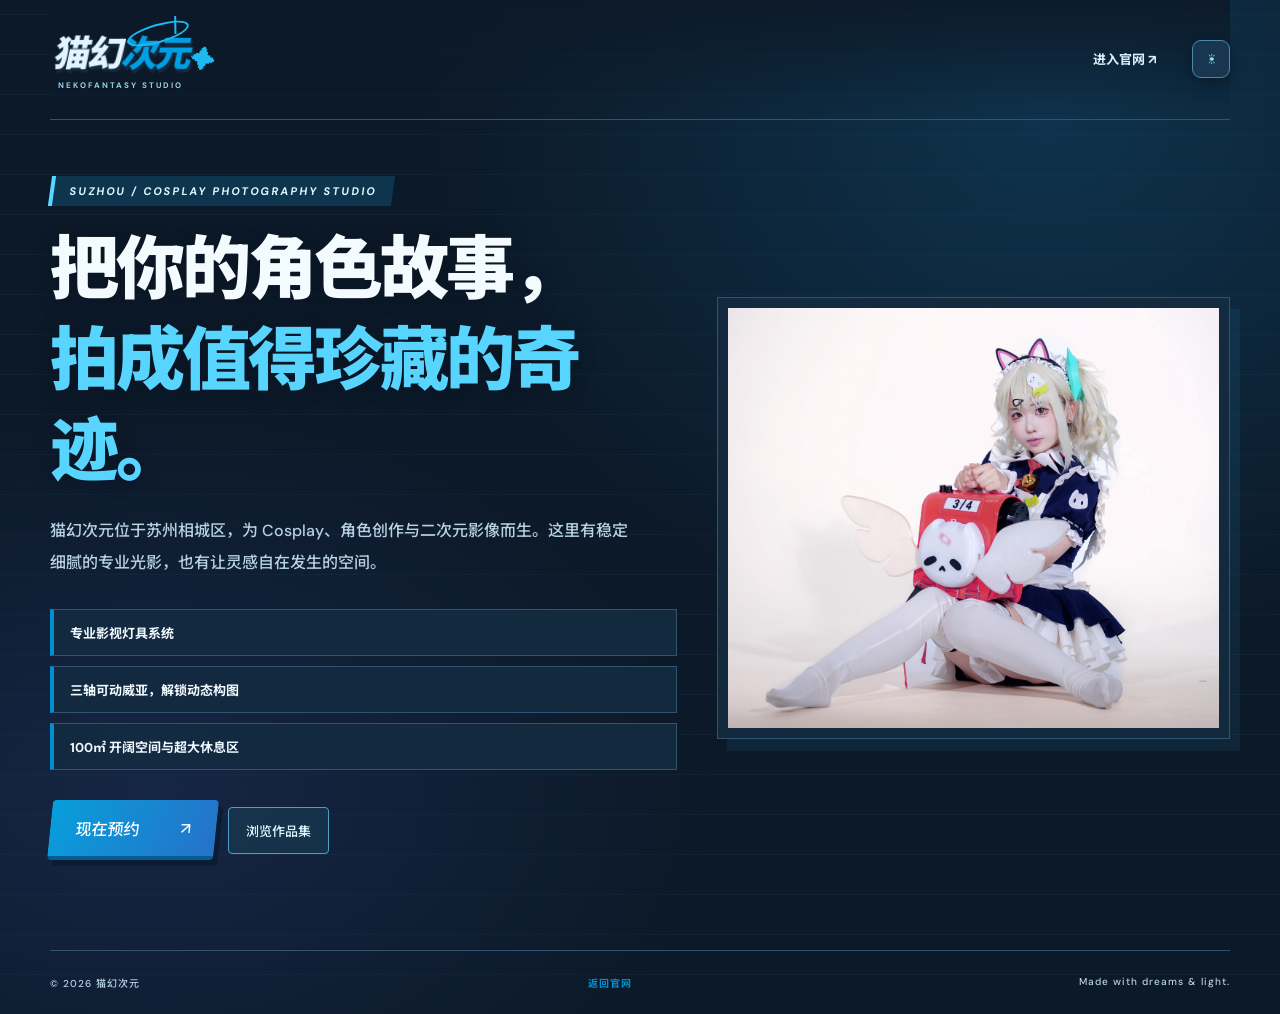
==== share.html @ 02175ad4 "优化搜索展示并新增宣传分享页" ====
<!doctype html>
<html lang="zh-CN">
<head>
  <meta charset="UTF-8" />
  <meta name="viewport" content="width=device-width, initial-scale=1.0" />
  <meta name="description" content="猫幻次元：苏州相城区二次元 Cosplay 摄影棚。专业灯具、三轴可动威亚与超大休息空间。" />
  <link rel="canonical" href="https://nekosakura64.github.io/nekofantasy-studio/share.html" />
  <meta property="og:type" content="website" />
  <meta property="og:title" content="猫幻次元｜苏州二次元 Cosplay 摄影棚" />
  <meta property="og:description" content="专业灯具、三轴可动威亚与超大休息空间。" />
  <meta property="og:image" content="https://nekosakura64.github.io/nekofantasy-studio/work-xiaoxi-01.png" />
  <title>猫幻次元｜苏州二次元 Cosplay 摄影棚</title>
  <link rel="preconnect" href="https://fonts.googleapis.com" />
  <link rel="preconnect" href="https://fonts.gstatic.com" crossorigin />
  <link href="https://fonts.googleapis.com/css2?family=DM+Sans:wght@400;500;700&family=Noto+Sans+SC:wght@400;500;700;900&display=swap" rel="stylesheet" />
  <link rel="stylesheet" href="style.css" />
  <link rel="stylesheet" href="character.css" />
  <link rel="stylesheet" href="blue-campus.css" />
</head>
<body class="share-page">
  <nav class="nav container">
    <a class="logo" href="index.html" aria-label="猫幻次元首页"><span class="logo-halo" aria-hidden="true"></span><span class="logo-title"><span class="logo-neko">猫幻</span><span class="logo-dimension">次元</span></span><span class="logo-subtitle">NEKOFANTASY STUDIO</span><span class="logo-spark" aria-hidden="true">✦</span></a>
    <div class="nav-links"><a href="index.html">进入官网 ↗</a><button class="theme-toggle" aria-label="切换深色模式">◐</button></div>
  </nav>
  <main class="container share-hero">
    <section class="share-copy">
      <span class="eyebrow">SUZHOU / COSPLAY PHOTOGRAPHY STUDIO</span>
      <h1>把你的角色故事，<br /><em>拍成值得珍藏的奇迹。</em></h1>
      <p>猫幻次元位于苏州相城区，为 Cosplay、角色创作与二次元影像而生。这里有稳定细腻的专业光影，也有让灵感自在发生的空间。</p>
      <div class="share-points"><span>专业影视灯具系统</span><span>三轴可动威亚，解锁动态构图</span><span>100㎡ 开阔空间与超大休息区</span></div>
      <div class="actions"><a class="primary" href="index.html#top">现在预约 <span>↗</span></a><a class="secondary" href="index.html#work">浏览作品集</a></div>
    </section>
    <aside class="share-visual"><img src="work-xiaoxi-01.png" alt="猫幻次元 Cosplay 摄影作品" /></aside>
  </main>
  <footer class="container"><span>© 2026 猫幻次元</span><a href="index.html">返回官网</a><span>Made with dreams & light.</span></footer>
  <script src="script.js?v=3"></script>
</body>
</html>
---- style.css ----
:root{--ink:#f5f0ff;--muted:#b9b4d8;--pink:#ff72c6;--cyan:#68eaff;--line:#403c70}*{box-sizing:border-box}html{scroll-behavior:smooth}body{margin:0;background:linear-gradient(145deg,#101329,#281536);color:var(--ink);font-family:'DM Sans','Noto Sans SC',sans-serif}.container{width:min(1120px,calc(100% - 64px));margin:auto}.nav{display:flex;justify-content:space-between;align-items:center;padding:28px 0}.logo{font-size:28px;font-weight:900;color:#fff;text-shadow:0 0 14px var(--pink)}.logo span,em{color:var(--pink)}.nav-links{display:flex;gap:32px;font-weight:700}.nav-links a:hover{color:var(--cyan)}.theme-toggle{border:1px solid var(--cyan);color:var(--cyan);background:#20204a;border-radius:50%;width:38px;height:38px}.hero{min-height:640px;display:grid;grid-template-columns:1fr 1fr;align-items:center;gap:50px}.eyebrow,.section-number{color:var(--cyan);font-size:12px;letter-spacing:2px;font-weight:700}h1{font-size:clamp(58px,8vw,104px);line-height:.98;margin:24px 0;text-shadow:4px 5px #633b81}.intro{max-width:440px;color:var(--muted);line-height:1.9}.actions{margin-top:34px}.button{padding:15px 22px;border-radius:25px;font-weight:700}.primary{background:linear-gradient(100deg,var(--pink),#a66bff);box-shadow:0 0 22px #ff72c666}.primary span{color:var(--cyan);margin-left:20px}.hero-art{height:480px;position:relative;border:2px solid #ffffffaa;border-radius:28px;background:linear-gradient(145deg,#29205b,#4e276d,#182d60);overflow:hidden;box-shadow:0 0 45px #8c6aff66}.character-image{position:absolute;left:50%;bottom:-35px;transform:translateX(-50%);width:145%;height:120%;object-fit:cover;object-position:50% 34%;mix-blend-mode:screen;filter:saturate(1.12) contrast(1.05)}.hero-art:after{content:'猫幻次元';position:absolute;bottom:28px;left:0;right:0;text-align:center;letter-spacing:8px}.art-label{position:absolute;right:24px;top:24px;color:var(--cyan);font-size:11px;letter-spacing:2px}.about,.work,.contact{border-top:1px solid var(--line);padding:100px 0;display:grid;grid-template-columns:1fr 3fr;gap:30px}.about h2,.contact h2{font-size:clamp(32px,4vw,56px);line-height:1.15}.about p:not(.section-number),.project-meta p{color:var(--muted);line-height:1.9}.stats{display:flex;gap:35px;color:var(--muted)}.stats b{display:block;font-size:28px;color:var(--pink)}.projects{display:grid;grid-template-columns:1fr 1fr;gap:24px}.project-image{height:380px;border:2px solid #fff9;border-radius:25px}.project-a{background:linear-gradient(135deg,#ee71a8,#6a4cc2)}.project-b{background:linear-gradient(135deg,#4392c5,#24236b)}.project-image span{display:inline-block;margin:20px;background:#15152dcc;border:1px solid var(--cyan);border-radius:13px;padding:7px}.project-meta{display:flex;justify-content:space-between;padding:17px 7px}.arrow{color:var(--pink);font-size:24px}footer{border-top:1px solid var(--line);padding:24px 0 35px;color:var(--muted);font-size:12px;display:flex;justify-content:space-between}@media(max-width:700px){.container{width:calc(100% - 40px)}.nav-links{display:none}.hero{display:block;padding:70px 0}.hero-art{height:330px;margin-top:60px}.about,.work,.contact{display:block;padding:70px 0}.projects{grid-template-columns:1fr}.project-image{height:300px}}
---- character.css ----
.hero-art {
  height: 580px;
  border: 0;
  border-radius: 0;
  background: transparent;
  box-shadow: none;
  overflow: visible;
  display: flex;
  justify-content: center;
  align-items: center;
}
.hero-art::after { content: none; }
.character-image {
  position: static;
  transform: none;
  width: 100%;
  height: 100%;
  object-fit: contain;
  mix-blend-mode: normal;
  filter: drop-shadow(0 8px 22px #a66bff30);
}
@media (max-width: 700px) {
  .hero-art { height: 460px; margin-top: 36px; }
}
---- blue-campus.css ----
:root {
  --ink: #263c54;
  --muted: #617c90;
  --paper: #f5fbff;
  --surface: #ffffffed;
  --pink: #008fcf;
  --cyan: #008fcf;
  --line: #d2eaf6;
}
body {
  background: radial-gradient(ellipse at 83% 20%, #b8edff88, transparent 45%),
    repeating-linear-gradient(0deg, transparent 0 39px, #72c5ef12 39px 40px),
    repeating-linear-gradient(90deg, transparent 0 39px, #72c5ef12 39px 40px), var(--paper);
  color: var(--ink);
}
a { color: inherit; text-decoration: none; }
em { font-style: normal; }
.container { width: min(1180px, calc(100% - 64px)); }
.nav { padding: 24px 0; border-bottom: 1px solid var(--line); gap: 24px; }
.logo { position:relative; display:inline-flex; flex-direction:column; flex-shrink:0; padding:10px 23px 6px 5px; font-style:normal; text-shadow:none; isolation:isolate; }
.logo span { margin:0; }
.logo-title { display:flex; position:relative; z-index:1; font-size:36px; font-weight:900; line-height:1.1; letter-spacing:-2px; transform:skew(-12deg); -webkit-text-stroke:1px #fff; paint-order:stroke fill; filter:drop-shadow(2px 3px 0 #ffffff) drop-shadow(0 3px 0 #74c9ed55); }
.logo .logo-neko { color:#254762; }
.logo .logo-dimension { color:#009fe3; }
.logo .logo-subtitle { margin-top:7px; padding-left:3px; color:#427793; font-size:8px; font-weight:700; line-height:1; letter-spacing:2px; }
.logo-halo { position:absolute; width:64px; height:19px; border:2px solid #20b8f0; border-radius:50%; top:0; right:24px; transform:rotate(-16deg); z-index:2; pointer-events:none; }
.logo-halo::after { content:''; position:absolute; width:2px; height:18px; background:#20b8f0; top:-5px; right:10px; transform:rotate(15deg); }
.logo .logo-spark { position:absolute; color:#20b8f0; right:0; top:25px; font-size:24px; line-height:1; transform:rotate(12deg); }
body.dark .logo .logo-neko { color:#e2f4ff; }
body.dark .logo-title { -webkit-text-stroke:1px #14283c; filter:drop-shadow(2px 3px 0 #14283c); }
body.dark .logo .logo-subtitle { color:#99cfe8; }
.nav-links { margin-left: auto; gap: 36px; font-size: 13px; align-items:center; }
.nav-links a { padding: 10px 0; border-bottom: 2px solid transparent; }
.nav-links a:hover { border-color: var(--cyan); }
.nav-contact { border:0; padding:10px 0; background:transparent; color:inherit; font:inherit; cursor:pointer; }
.nav-contact:hover { color:var(--cyan); }
.theme-toggle { background: var(--surface); color: var(--cyan); border-color: var(--line); border-radius: 9px; cursor: pointer; box-shadow: 0 4px 12px #2995c510; }
.hero { min-height: 690px; grid-template-columns: 1.12fr 1fr; gap: 24px; position: relative; }
.hero-copy { position: relative; z-index: 2; padding: 60px 0; }
.eyebrow { display: inline-block; padding: 8px 16px; border-left: 4px solid #00aeec; background: #b9eaff66; transform: skew(-8deg); font-size: 11px; letter-spacing: 2px; }
h1 { font-size: clamp(42px, 5.4vw, 70px); line-height: 1.32; letter-spacing: -3px; color: var(--ink); text-shadow: none; margin: 24px 0; font-weight: 900; }
h1 em { color: #009ddd; position: relative; }
.intro { font-size: 14px; max-width: 410px; line-height: 2; }
.actions { margin-top: 30px; display:flex; flex-wrap:wrap; gap:12px; align-items:center; }
.primary { display: inline-flex; align-items: center; gap: 40px; padding: 16px 26px; color: white; border-radius: 4px; background: #079edb; border-bottom: 4px solid #007bb7; box-shadow: 5px 6px 0 #a7dff280; transform: skew(-6deg); transition: transform .2s, background .2s; }
.primary span { color: white; margin: 0; }
.primary:hover { background: #008bc6; transform: skew(-6deg) translateY(-3px); }
.secondary { padding:13px 17px; border:1px solid #8ccfe9; border-radius:4px; background:#ffffffcc; color:#167aa4; font-size:13px; transition:background .2s,border-color .2s; }
.secondary:hover { background:#e5f7ff; border-color:#079edb; }
.hero-address { display:flex; align-items:center; flex-wrap:wrap; gap:8px; width:fit-content; margin-top:22px; color:var(--muted); font-size:12px; line-height:1.7; }
.hero-address span { color:var(--cyan); font-size:9px; letter-spacing:1.5px; font-weight:700; }
.hero-address b { color:var(--cyan); font-size:16px; }
.hero-note { color: var(--muted); margin-top: 54px; font-size: 9px; letter-spacing: 2px; display: flex; gap: 40px; }
.hero-note span { color: var(--cyan); }
.hero-art { height: 620px; position: relative; isolation: isolate; }
.hero-art::before { content: ''; position: absolute; z-index: -1; inset: 17% -3% 10%; background: linear-gradient(145deg,#c8f1ff99,#77d6fc44); clip-path: polygon(22% 0,100% 0,78% 100%,0 100%); }
.character-image { filter: drop-shadow(10px 12px 0 #008ecc15); }
.about, .equipment, .location, .work, .partners { padding: 72px 0; grid-template-columns: 1fr 3fr; border-color: var(--line); }
.section-number { font-size: 11px; letter-spacing: 1px; border-top: 3px solid var(--cyan); padding-top: 14px; width: fit-content; }
.about h2 { font-size: clamp(25px,3vw,38px); line-height: 1.6; margin: 0 0 20px; letter-spacing: -1px; }
.about p:not(.section-number) { font-size: 14px; max-width: 640px; }
.stats { margin-top: 30px; gap: 16px; }
.stats > span { flex: 1; background: var(--surface); border: 1px solid var(--line); border-radius: 4px; padding: 20px; font-size: 11px; box-shadow: 3px 3px 0 #b6e3f333; }
.stats b { color: var(--cyan); font-size: 30px; margin-bottom: 6px; }
.equipment { display:grid; gap:30px; border-top:1px solid var(--line); }
.equipment h2 { margin:0 0 24px; font-size:clamp(25px,3vw,38px); letter-spacing:-1px; }
.equipment-list { border-top:2px solid var(--cyan); }
.equipment-item { display:grid; grid-template-columns:52px 1.3fr 1fr auto; align-items:center; gap:16px; min-height:66px; padding:12px 14px; border-bottom:1px solid var(--line); background:#ffffff88; }
.equipment-item:nth-child(even) { background:#e9f8ff99; }
.equipment-index { color:#6ab5d6; font-size:11px; letter-spacing:1px; }
.equipment-item strong { font-size:15px; }
.equipment-type { color:var(--muted); font-size:12px; }
.equipment-item b { color:var(--cyan); font-size:22px; }
.location { display:grid; gap:30px; border-top:1px solid var(--line); }
.location-content { min-height:290px; border:1px solid var(--line); border-radius:5px; overflow:hidden; background:var(--surface); }
.address-card { padding:40px 32px; background:linear-gradient(145deg,#e8f8ff,#f9fdff); display:flex; flex-direction:column; align-items:flex-start; }
.address-label { color:var(--cyan); font-size:10px; letter-spacing:2px; font-weight:700; }
.address-card h2 { margin:20px 0 12px; font-size:clamp(22px,2.5vw,32px); letter-spacing:-1px; }
.address-card p { margin:0; color:var(--muted); line-height:1.8; font-size:14px; }
.map-actions { display:flex; flex-wrap:wrap; gap:10px; margin-top:auto; }
.map-link { display:inline-flex; gap:18px; align-items:center; padding:12px 16px; background:#079edb; color:#fff; border-radius:3px; font-size:13px; font-weight:700; }
.baidu-map-link { background:#2f7cce; }
.projects { min-width: 0; }
.projects article { min-width: 0; background: var(--surface); border: 1px solid var(--line); border-radius: 5px; padding: 8px; box-shadow: 0 8px 25px #1475aa09; }
.project-image { height: 340px; border: 0; border-radius: 2px; position: relative; overflow: hidden; background:#eaf7fc; }
.project-image img { width:100%; height:100%; display:block; object-fit:cover; transition:transform .35s ease; }
.project-a img { object-position:62% 50%; }
.project-b img { object-position:50% 24%; }
.projects article:hover .project-image img { transform:scale(1.025); }
.project-a { background: linear-gradient(145deg,#dff5ff,#93d3ed); }
.project-b { background: linear-gradient(145deg,#ddf5fa,#acc5e6); }
.project-image::after { content: ''; }
.project-image span { position: relative; z-index: 1; background: #ffffffe0; color: #0076a8; border: 0; border-radius: 2px; margin: 14px; font-size: 10px; letter-spacing: 1px; }
.project-meta { padding: 16px 10px 8px; }
.project-meta h3 { font-size: 14px; margin: 0; }
.project-meta p { font-size: 11px; margin: 5px 0; }
.arrow { color: var(--cyan); }
.partners { display:grid; gap:30px; border-top:1px solid var(--line); }
.partners h2 { margin:0 0 26px; font-size:clamp(25px,3vw,38px); line-height:1.45; letter-spacing:-1px; }
.partner-list { display:grid; grid-template-columns:repeat(2,minmax(0,1fr)); gap:20px; }
.partner-card { display:grid; grid-template-columns:160px 1fr; min-height:300px; overflow:hidden; border:1px solid var(--line); border-radius:6px; background:var(--surface); box-shadow:8px 8px 0 #9bdcf022; }
.partner-card img { width:100%; height:100%; min-height:300px; object-fit:cover; object-position:50% 42%; filter:brightness(1.08) saturate(.88); }
.mio-card { border-color:#63ccef; box-shadow:8px 8px 0 #63ccef26; background:linear-gradient(135deg,#f4fcff,#fff); }
.mio-card img { object-fit:contain; padding:10px; background:#f2fbff; filter:none; }
.mio-card .partner-role, .mio-card .partner-wechat strong { color:#168fc2; }
.mio-card .partner-role { display:inline-flex; align-items:center; padding:5px 8px; border-radius:999px; background:#dff5ff; letter-spacing:1px; }
.mio-card .partner-info h3 { color:#087bac; }
.mio-card .partner-info h3 b { display:inline-block; margin-left:8px; padding:3px 7px; border:1px solid #63ccef; border-radius:3px; font-size:10px; font-weight:700; vertical-align:middle; letter-spacing:1px; }
.partner-info { padding:34px; display:flex; flex-direction:column; align-items:flex-start; }
.partner-role { color:var(--cyan); font-size:10px; font-weight:700; letter-spacing:2px; }
.partner-info h3 { margin:12px 0; font-size:36px; letter-spacing:2px; }
.partner-info p { margin:0; color:var(--muted); font-size:14px; }
.partner-wechat { width:100%; margin-top:auto; padding-top:22px; border-top:1px solid var(--line); }
.partner-wechat span { display:block; color:var(--muted); font-size:9px; letter-spacing:2px; }
.partner-wechat strong { display:block; margin-top:5px; color:#087bb0; font-size:18px; letter-spacing:.5px; }
footer { padding: 24px 0; font-size: 10px; letter-spacing: 1px; }
footer a { color:var(--cyan); font-weight:700; }
footer a:hover { text-decoration:underline; }
.share-page .share-hero { min-height:calc(100vh - 80px); display:grid; grid-template-columns:1.1fr .9fr; align-items:center; gap:40px; padding:56px 0 90px; }
.share-page .share-copy { max-width:660px; }
.share-page .share-copy h1 { max-width:700px; margin:18px 0; }
.share-page .share-copy p { max-width:580px; color:var(--muted); font-size:16px; line-height:2; }
.share-page .share-points { display:grid; gap:10px; margin-top:30px; }
.share-page .share-points span { padding:13px 16px; border:1px solid var(--line); border-left:4px solid var(--cyan); background:var(--surface); font-size:13px; font-weight:700; }
.share-page .share-visual { min-height:440px; padding:10px; border:1px solid var(--line); background:var(--surface); box-shadow:10px 12px 0 #2b9dcc1a; }
.share-page .share-visual img { display:block; width:100%; height:420px; object-fit:cover; object-position:62% 50%; }
body.dark .share-page .share-points span, body.dark .share-page .share-visual { background:#142c42f2; border-color:#315b78; box-shadow:8px 10px 0 #06152366; }
.contact-modal { position:fixed; inset:0; z-index:20; display:grid; place-items:center; padding:24px; opacity:0; visibility:hidden; transition:opacity .2s,visibility .2s; }
.contact-modal.is-open { opacity:1; visibility:visible; }
.modal-backdrop { position:absolute; inset:0; background:#173c5688; backdrop-filter:blur(5px); }
.modal-card { position:relative; width:min(420px,100%); padding:42px; border:1px solid #a9dced; border-radius:8px; background:#f8fdff; box-shadow:10px 10px 0 #078fca33; }
.modal-label { color:var(--cyan); font-size:10px; font-weight:700; letter-spacing:2px; }
.modal-card h2 { margin:16px 0 10px; font-size:28px; color:var(--ink); }
.modal-card p { margin:0; color:var(--muted); font-size:14px; }
.modal-card strong { display:block; margin-top:25px; padding:14px 16px; border-left:4px solid var(--cyan); background:#dcf5ff; color:#007ead; font-size:20px; letter-spacing:.5px; }
.modal-close { position:absolute; top:13px; right:16px; border:0; background:transparent; color:var(--muted); font-size:28px; cursor:pointer; }
body.dark {
  --ink: #f0f9ff;
  --muted: #b6d1e2;
  --paper: #0c1928;
  --surface: #142b40ed;
  --line: #31546e;
  background: radial-gradient(ellipse at 82% 12%, #12669555, transparent 42%),
    radial-gradient(ellipse at 12% 78%, #334a9940, transparent 35%),
    repeating-linear-gradient(0deg, transparent 0 39px, #65c9f00b 39px 40px), var(--paper);
  font-weight: 500;
  text-rendering: optimizeLegibility;
}
body.dark h1, body.dark h2, body.dark h3 { color: #f4fbff; text-shadow: 0 2px 16px #07101e88; }
body.dark h1 em, body.dark .section-number, body.dark .address-label { color: #58d5ff; }
body.dark .intro, body.dark .about p:not(.section-number), body.dark .partner-info p, body.dark .address-card p { color: #c3d9e7; }
body.dark .nav { border-color: #31546e; background: linear-gradient(180deg, #0c1928e8, #0c192800); }
body.dark .nav-links a, body.dark .nav-contact { color: #dceffc; }
body.dark .nav-links a:hover, body.dark .nav-contact:hover { color: #72ddff; }
body.dark .theme-toggle { background: #193650; color: #8ce7ff; border-color: #4c89a9; box-shadow: 0 4px 16px #00000044; }
body.dark .eyebrow { background: #116c9855; border-color: #59d8ff; color: #dff7ff; }
body.dark .secondary { background: #17354dde; border-color: #4d9fc4; color: #dff7ff; }
body.dark .secondary:hover { background: #205173; border-color: #78e0ff; }
body.dark .primary { background: linear-gradient(110deg, #079edb, #2672c9); border-bottom-color: #065b92; box-shadow: 5px 6px 0 #061a2b99; }
body.dark .hero-art::before { background: linear-gradient(145deg, #2a8bb955, #4779cf33); }
body.dark .stats > span, body.dark .projects article, body.dark .partner-card, body.dark .location-content { background: #142c42f2; border-color: #315b78; box-shadow: 5px 7px 0 #06152366; }
body.dark .equipment-item { background: #132b40aa; border-color: #31546e; }
body.dark .equipment-item:nth-child(even) { background: #17354daa; }
body.dark .address-card { background: linear-gradient(145deg, #133653, #10263a); }
body.dark .project-image span { background: #10263ae8; color: #8ce7ff; }
body.dark .mio-card { background: linear-gradient(135deg, #123750, #152b40); border-color: #63ccef; }
body.dark .mio-card img { background: #eaf9ff; }
body.dark .partner-wechat { border-color: #31546e; }
body.dark .partner-wechat strong { color: #75dcff; }
body.dark .modal-backdrop { background: #030a13bd; }
body.dark .modal-card { background: #142c42; border-color: #4b91b2; box-shadow: 10px 10px 0 #020a12aa; }
body.dark .modal-card strong { background: #0d3853; color: #9beaff; }
:focus-visible { outline: 3px solid #ffca61; outline-offset: 5px; }
@media(max-width:900px) {
  .container { width: calc(100% - 40px); }
  .hero { min-height: 600px; gap: 0; }
  .hero-art { height: 510px; }
  .about, .equipment, .location, .work, .partners { grid-template-columns: 1fr; gap: 24px; }
}
@media(max-width:700px) {
  .nav { flex-wrap: wrap; gap: 16px; }
  .logo-title { font-size:30px; }
  .logo .logo-subtitle { font-size:7px; letter-spacing:1.4px; }
  .nav-links { display: flex; gap: 16px; font-size: 11px; }
  .nav-contact { font-size:11px; }
  .theme-toggle { width: 30px; height: 30px; }
  .hero { display: flex; flex-direction: column; padding: 20px 0 0; }
  .hero-copy { width: 100%; padding: 24px 0 0; }
  h1 { font-size: clamp(38px,9vw,58px); letter-spacing: -2px; }
  .hero-note { margin-top: 32px; }
  .hero-address { margin-top:18px; font-size:11px; }
  .actions { gap:8px; }
  .secondary { padding:12px 13px; font-size:12px; }
  .hero-art { height: 470px; width: 100%; margin-top: 15px; }
  .stats { gap: 8px; }
  .stats > span { padding: 14px 10px; }
  .about, .equipment, .location, .work, .partners { padding: 44px 0; }
  .equipment-item { grid-template-columns:32px 1fr auto; gap:8px; }
  .equipment-type { grid-column:2; }
  .address-card { min-height:260px; padding:30px 24px; }
  .projects { grid-template-columns: 1fr; }
  .project-image { height: min(108vw, 520px); }
  .partner-list { grid-template-columns:1fr; }
  .partner-card { grid-template-columns:130px 1fr; min-height:270px; }
  .partner-card img { min-height:270px; }
  .partner-info { padding:24px 18px; }
  .partner-info h3 { margin:8px 0; font-size:28px; }
  .share-page .share-hero { grid-template-columns:1fr; min-height:auto; padding:42px 0 60px; gap:26px; }
  .share-page .share-visual { min-height:300px; }
  .share-page .share-visual img { height:280px; }
}
@media(prefers-reduced-motion:reduce) { html { scroll-behavior:auto; } .primary { transition:none; } }
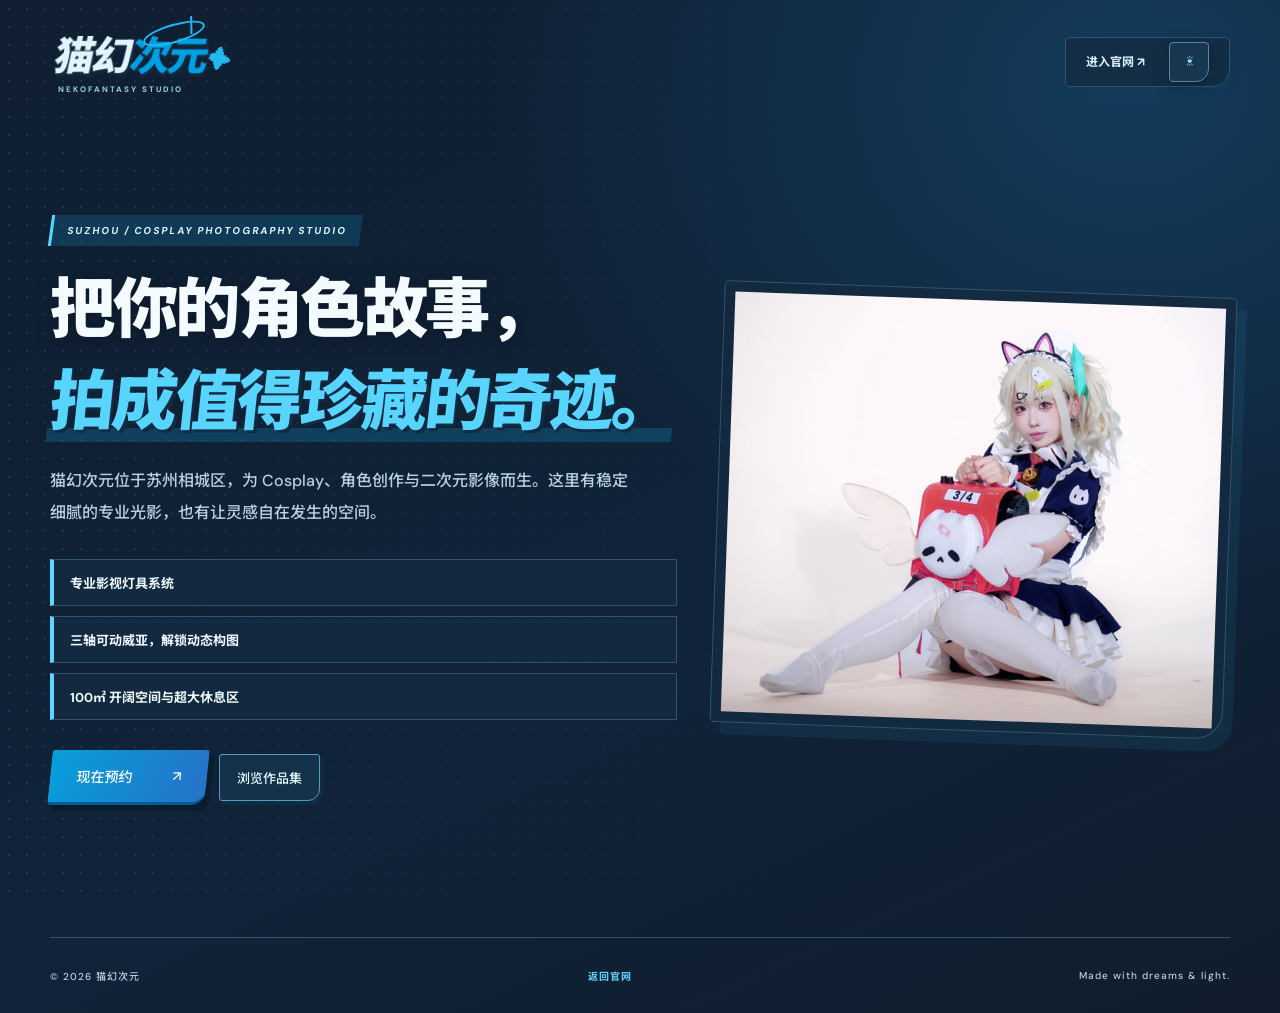
==== commit 29bb296f: "升级蔚蓝档案风格并增加预约二维码" ====
--- a/share.html
+++ b/share.html
@@ -16,6 +16,7 @@
   <link rel="stylesheet" href="style.css" />
   <link rel="stylesheet" href="character.css" />
   <link rel="stylesheet" href="blue-campus.css" />
+  <link rel="stylesheet" href="archive-theme.css" />
 </head>
 <body class="share-page">
   <nav class="nav container">
--- a/archive-theme.css
+++ b/archive-theme.css
@@ -0,0 +1,109 @@
+/* Blue skies, geometric panels and character archives. */
+:root { --archive-blue:#009fe8; --archive-deep:#25485f; --archive-yellow:#ffe681; }
+body { background:radial-gradient(ellipse at 88% 4%,#bdeeff 0,transparent 36%),linear-gradient(160deg,#fff 0%,#f0faff 48%,#fff 100%); }
+body::before { content:''; position:fixed; inset:0; z-index:-1; pointer-events:none; background-image:radial-gradient(#48b7e72b 1px,transparent 1px); background-size:18px 18px; mask-image:linear-gradient(90deg,#000,transparent 65%); }
+.nav { position:relative; z-index:3; border-bottom:0; padding:24px 0 18px; }
+.nav-links { background:var(--surface); padding:4px 20px; gap:24px; border:1px solid var(--line); border-radius:5px 5px 18px 5px; box-shadow:0 5px 20px #248ab50a; }
+.nav-links a { font-size:12px; }
+.logo-title { font-size:40px; }
+.theme-toggle { width:40px; height:40px; border-radius:4px 4px 13px 4px; }
+.hero { min-height:710px; }
+.hero-copy { padding:65px 0 90px; }
+.eyebrow { background:#e0f5ff; color:#168fbc; font-size:10px; border-left:3px solid var(--archive-blue); padding:9px 14px; }
+h1 { font-size:clamp(42px,5.1vw,68px); line-height:1.4; font-weight:900; letter-spacing:-2.5px; }
+h1 em { display:inline-block; color:var(--archive-blue); transform:skew(-6deg); text-shadow:3px 3px #fff; background:linear-gradient(transparent 79%,#8ddfff80 79%,#8ddfff80 94%,transparent 94%); }
+.intro { max-width:430px; }
+.primary { border:0; border-bottom:3px solid #0085c3; border-radius:3px 3px 14px 3px; background:linear-gradient(110deg,#00b9f0,#0099e3); box-shadow:4px 5px 0 #0c9dd522; font-size:14px; cursor:pointer; }
+.secondary { border-radius:3px 3px 12px 3px; box-shadow:3px 4px 0 #2da6d30d; }
+.hero-note { gap:12px; align-items:center; font-size:8px; letter-spacing:1.4px; margin-top:42px; flex-wrap:wrap; }
+.status-dot { width:6px; height:6px; border-radius:50%; background:#00abe6; box-shadow:0 0 0 4px #00abe615; }
+.hero-art { height:640px; position:relative; }
+.hero-art::before { inset:10% -2% 8% 2%; background:repeating-linear-gradient(0deg,transparent 0 39px,#ffffff70 40px),repeating-linear-gradient(90deg,transparent 0 39px,#ffffff70 40px),linear-gradient(150deg,#b4eaff,#59cbf0 65%,#d6f6ff); clip-path:polygon(25% 0,100% 0,76% 100%,0 100%); }
+.hero-art::after { content:''; position:absolute; width:72%; height:24%; border:2px solid #fff; border-left:5px solid #fff; border-radius:50%; transform:rotate(-25deg); top:18%; left:8%; z-index:-1; box-shadow:0 0 0 12px #ffffff25,0 0 0 13px #ffffff80; }
+.character-image { position:relative; left:auto; bottom:auto; z-index:1; filter:drop-shadow(12px 15px 0 #008bca18); }
+.scene-caption { position:absolute; right:0; top:4%; color:#108dc2; font-size:10px; font-weight:900; letter-spacing:2px; line-height:1.8; transform:rotate(90deg); transform-origin:right bottom; }
+.scene-tag { position:absolute; bottom:7%; right:0; z-index:2; padding:13px 22px; background:var(--surface); color:var(--ink); border-left:4px solid #00b6ed; font-size:12px; font-weight:700; box-shadow:6px 7px #079cce15; transform:rotate(-5deg); }
+.archive-strip { display:flex; justify-content:center; gap:40px; flex-wrap:wrap; background:#069ede; color:#fff; padding:17px 24px; font-size:10px; letter-spacing:2px; font-weight:700; border-bottom:4px solid #c8efff; }
+.archive-strip span:nth-child(even) { color:var(--archive-yellow); }
+.ocean-region { position:relative; isolation:isolate; overflow:hidden; padding:1px 0 8px; background:linear-gradient(180deg,#dff7ff 0%,#b8edff 15%,#87d9f1 48%,#d5f7ff 100%); }
+.ocean-region::before { content:''; position:absolute; inset:0; z-index:-2; background:radial-gradient(ellipse at 22% 7%,#fff 0 2%,transparent 17%),radial-gradient(ellipse at 48% 11%,#fff 0 3%,transparent 21%),radial-gradient(ellipse at 80% 5%,#fff 0 2%,transparent 19%),linear-gradient(180deg,#e8fbff 0 12%,#93dff3 28%,#39b9df 58%,#b6ebf6 100%); }
+.ocean-region::after { content:none; }
+.ocean-region .about,.ocean-region .equipment,.ocean-region .location,.ocean-region .work,.ocean-region .partners { position:relative; z-index:1; border-color:#ffffff8f; }
+.ocean-region .about h2,.ocean-region .equipment h2,.ocean-region .location h2,.ocean-region .partners h2 { text-shadow:0 2px 0 #ffffffa8; }
+.ocean-region .section-number { box-shadow:4px 5px 0 #ffffff55; }
+.ocean-region .stats > span,.ocean-region .equipment-item,.ocean-region .projects article,.ocean-region .partner-card,.ocean-region .location-content { box-shadow:7px 9px 0 #056f9d1b; }
+.about,.equipment,.location,.work,.partners { padding:85px 0; grid-template-columns:190px minmax(0,1fr); gap:40px; }
+.section-number { position:relative; margin:0; border:0; border-left:4px solid var(--archive-blue); padding:10px 13px; background:linear-gradient(90deg,#b5eaff70,transparent); align-self:start; color:#108bbe; font-weight:900; white-space:nowrap; }
+.section-number::after { content:'NEKOFANTASY / ARCHIVE'; display:block; font-size:7px; margin-top:8px; letter-spacing:1px; opacity:.65; }
+.about h2,.equipment h2,.partners h2 { font-size:clamp(24px,2.7vw,34px); }
+.stats { gap:14px; }
+.stats > span { border:0; border-top:3px solid #54c6f1; border-radius:3px 3px 20px 3px; padding:22px; background:var(--surface); box-shadow:0 6px 26px #237fa00b; }
+.stats b { font-style:italic; font-size:38px; }
+.equipment-list { display:grid; grid-template-columns:repeat(2,minmax(0,1fr)); gap:12px; border:0; }
+.equipment-item { position:relative; grid-template-columns:30px 1fr auto; gap:10px; border:1px solid var(--line); border-radius:4px 4px 18px 4px; padding:20px; background:var(--surface); }
+.equipment-item:nth-child(even) { background:var(--surface); }
+.equipment-type { grid-column:2; font-size:11px; }
+.equipment-item b { grid-column:3; grid-row:1 / 3; padding:7px; background:#e1f5ff; border-radius:4px; font-style:italic; }
+.equipment-item:last-child { grid-column:1 / -1; }
+.location-content { border:0; border-radius:4px 4px 28px 4px; min-height:0; border-left:5px solid #0ba7e5; }
+.address-card { position:relative; padding:36px; background:linear-gradient(115deg,#e4f7ff,#ffffff); }
+.address-card::after { content:'SUZHOU'; position:absolute; right:22px; top:14px; font-size:clamp(25px,4vw,52px); color:#008bc70a; font-weight:900; letter-spacing:4px; pointer-events:none; }
+.map-actions { margin-top:26px; }
+.map-link { border-radius:3px 3px 12px 3px; }
+.projects article { padding:8px; border-radius:5px 5px 22px 5px; box-shadow:7px 8px #40b2e012; transition:transform .2s; }
+.projects article:hover { transform:translateY(-4px); }
+.project-image { border-radius:2px 2px 12px 2px; }
+.project-image span { position:absolute; bottom:10px; left:10px; margin:0; padding:8px 13px; border-left:3px solid #00a4e6; }
+.project-meta { padding:20px 12px 14px; }
+.partner-list { grid-template-columns:repeat(3,minmax(0,1fr)); gap:16px; }
+.partner-card { display:flex; flex-direction:column; min-width:0; border-radius:4px 4px 22px 4px; box-shadow:5px 6px #2a9ec010; }
+.partner-card img { height:240px; min-height:0; object-position:50% 40%; border-bottom:3px solid #afe5f8; }
+.partner-info { padding:24px 18px; flex:1; }
+.partner-role { font-size:9px; letter-spacing:1px; }
+.partner-info h3 { font-size:30px; }
+.partner-info p { font-size:12px; min-height:44px; line-height:1.8; }
+.partner-wechat { margin-top:20px; padding-top:16px; }
+.partner-wechat strong { font-size:14px; overflow-wrap:anywhere; }
+.mio-card { border:2px solid #55c8f2; }
+.mio-card img { background:#f2fbff; }
+.mio-card .partner-role { padding:5px; font-size:8px; }
+footer { align-items:center; gap:24px; flex-wrap:wrap; padding:30px 0; }
+.footer-brand-main { font-size:27px; }
+.modal-card { border-top:5px solid #00afea; border-radius:5px 5px 26px 5px; }
+.wechat-qr { display:block; width:min(230px,100%); margin:20px auto 0; padding:7px; border:1px solid #9addf3; border-radius:4px 4px 18px 4px; background:#fff; box-shadow:5px 6px 0 #00a8df14; }
+.contact-or { display:block; width:fit-content; margin:13px auto 0; padding:3px 12px; color:#44839e; font-size:12px; font-weight:700; }
+.wechat-id { display:flex; align-items:stretch; margin-top:0; }
+.modal-card .wechat-id strong { flex:1; margin:0; border-right:0; }
+.copy-wechat { min-width:64px; border:0; border-left:1px solid #8fd6ed; background:#e5f8ff; color:#087eaf; font:700 12px 'DM Sans','Noto Sans SC',sans-serif; cursor:pointer; transition:background .2s,color .2s; }
+.copy-wechat:hover { background:#c8effb; }
+.copy-wechat.is-copied { background:#0aa2dc; color:#fff; }
+body.dark .wechat-qr { border-color:#4f9ab9; box-shadow:5px 6px 0 #071a2b88; }
+body.dark .contact-or { color:#a9d9ec; }
+body.dark .copy-wechat { border-color:#317b9d; background:#16435d; color:#a5e6fc; }
+body.dark .copy-wechat.is-copied { background:#1687bd; color:#fff; }
+.share-page .share-visual { transform:rotate(2deg); border-radius:5px 5px 28px 5px; overflow:hidden; }
+.share-page .nav-links { display:flex; }
+body.dark { background:radial-gradient(ellipse at 88% 8%,#17548080,transparent 40%),linear-gradient(155deg,#101f32,#102338 60%,#111d2e); --cyan:#60d5ff; }
+body.dark .nav { background:none; }
+body.dark .nav-links { background:#142c42dd; }
+body.dark h1 em { text-shadow:3px 3px #122b42; background:linear-gradient(transparent 79%,#126f9966 79%,#126f9966 94%,transparent 94%); }
+body.dark .hero-art::before { background:repeating-linear-gradient(90deg,transparent 0 39px,#b6edff0a 40px),linear-gradient(150deg,#25668c,#184767 65%,#254563); }
+body.dark .hero-art::after { opacity:.5; }
+body.dark .scene-caption { color:#77d9ff; }
+body.dark .archive-strip { background:#15547b; border-color:#247299; }
+body.dark .ocean-region { background:linear-gradient(180deg,#193d5a 0%,#164f73 35%,#0c3b5c 100%); }
+body.dark .ocean-region::before { background:radial-gradient(ellipse at 20% 9%,#75d9ff22 0 2%,transparent 18%),radial-gradient(ellipse at 73% 6%,#7edcff1f 0 3%,transparent 19%),linear-gradient(180deg,#153d5c 0%,#155779 40%,#0b3a59 100%); }
+body.dark .ocean-region::after { opacity:.72; background:repeating-radial-gradient(ellipse at 20% 88%,transparent 0 34px,#76dfff22 35px 38px,transparent 39px 69px),repeating-radial-gradient(ellipse at 77% 58%,transparent 0 42px,#8ae6ff1d 43px 46px,transparent 47px 85px),linear-gradient(180deg,#0f6f9855 0%,#0a3e6366 100%); }
+body.dark .ocean-region .about h2,body.dark .ocean-region .equipment h2,body.dark .ocean-region .location h2,body.dark .ocean-region .partners h2 { text-shadow:0 2px 10px #071a2bbb; }
+body.dark .section-number { background:linear-gradient(90deg,#1478a540,transparent); }
+body.dark .equipment-item b { background:#0f4664; color:#8be4ff; }
+body.dark .address-card::after { color:#72d5ff0d; }
+body.dark .mio-card { border-color:#55c8f2; }
+@media(max-width:1000px) { .nav-links { gap:15px; padding:3px 12px; } .about,.equipment,.location,.work,.partners { grid-template-columns:1fr; gap:26px; } .hero-art { height:560px; } .scene-caption { right:10px; } }
+@media(max-width:700px) {
+  .container { width:calc(100% - 36px); } .nav { gap:14px; padding-top:18px; } .logo-title { font-size:33px; } .nav>.theme-toggle { margin-left:auto; } .nav-links { order:3; width:100%; justify-content:space-between; margin:0; padding:4px 12px; gap:8px; } .nav-links a,.nav-contact { font-size:11px; }
+  .hero-copy { padding:25px 0 0; } .hero { min-height:0; } h1 { font-size:clamp(34px,8.8vw,56px); letter-spacing:-1.5px; } .intro { font-size:13px; } .hero-art { height:430px; width:min(100%,440px); margin:20px auto 15px; } .scene-tag { right:10px; font-size:10px; } .scene-caption { right:22px; font-size:8px; } .archive-strip { gap:16px; font-size:8px; } .archive-strip span:last-child,.archive-strip span:nth-child(4) { display:none; }
+  .about,.equipment,.location,.work,.partners { padding:48px 0; } .stats > span { padding:16px 10px; } .stats b { font-size:30px; } .equipment-list { grid-template-columns:1fr; } .equipment-item:last-child { grid-column:auto; } .equipment-item { padding:16px; } .address-card { padding:27px 20px; } .map-link { font-size:12px; padding:12px; }
+  .partner-list { grid-template-columns:1fr; } .partner-card { display:grid; grid-template-columns:115px minmax(0,1fr); } .partner-card img { height:100%; min-height:245px; border-bottom:0; } .partner-info { padding:20px 16px; } .partner-info p { min-height:0; } .partner-wechat { margin-top:16px; } footer { justify-content:center; text-align:center; } footer>span:last-child { width:100%; font-size:9px; } .share-page .share-visual { transform:none; }
+}
+@media(prefers-reduced-motion:reduce) { *,*::before,*::after { transition:none !important; } }
